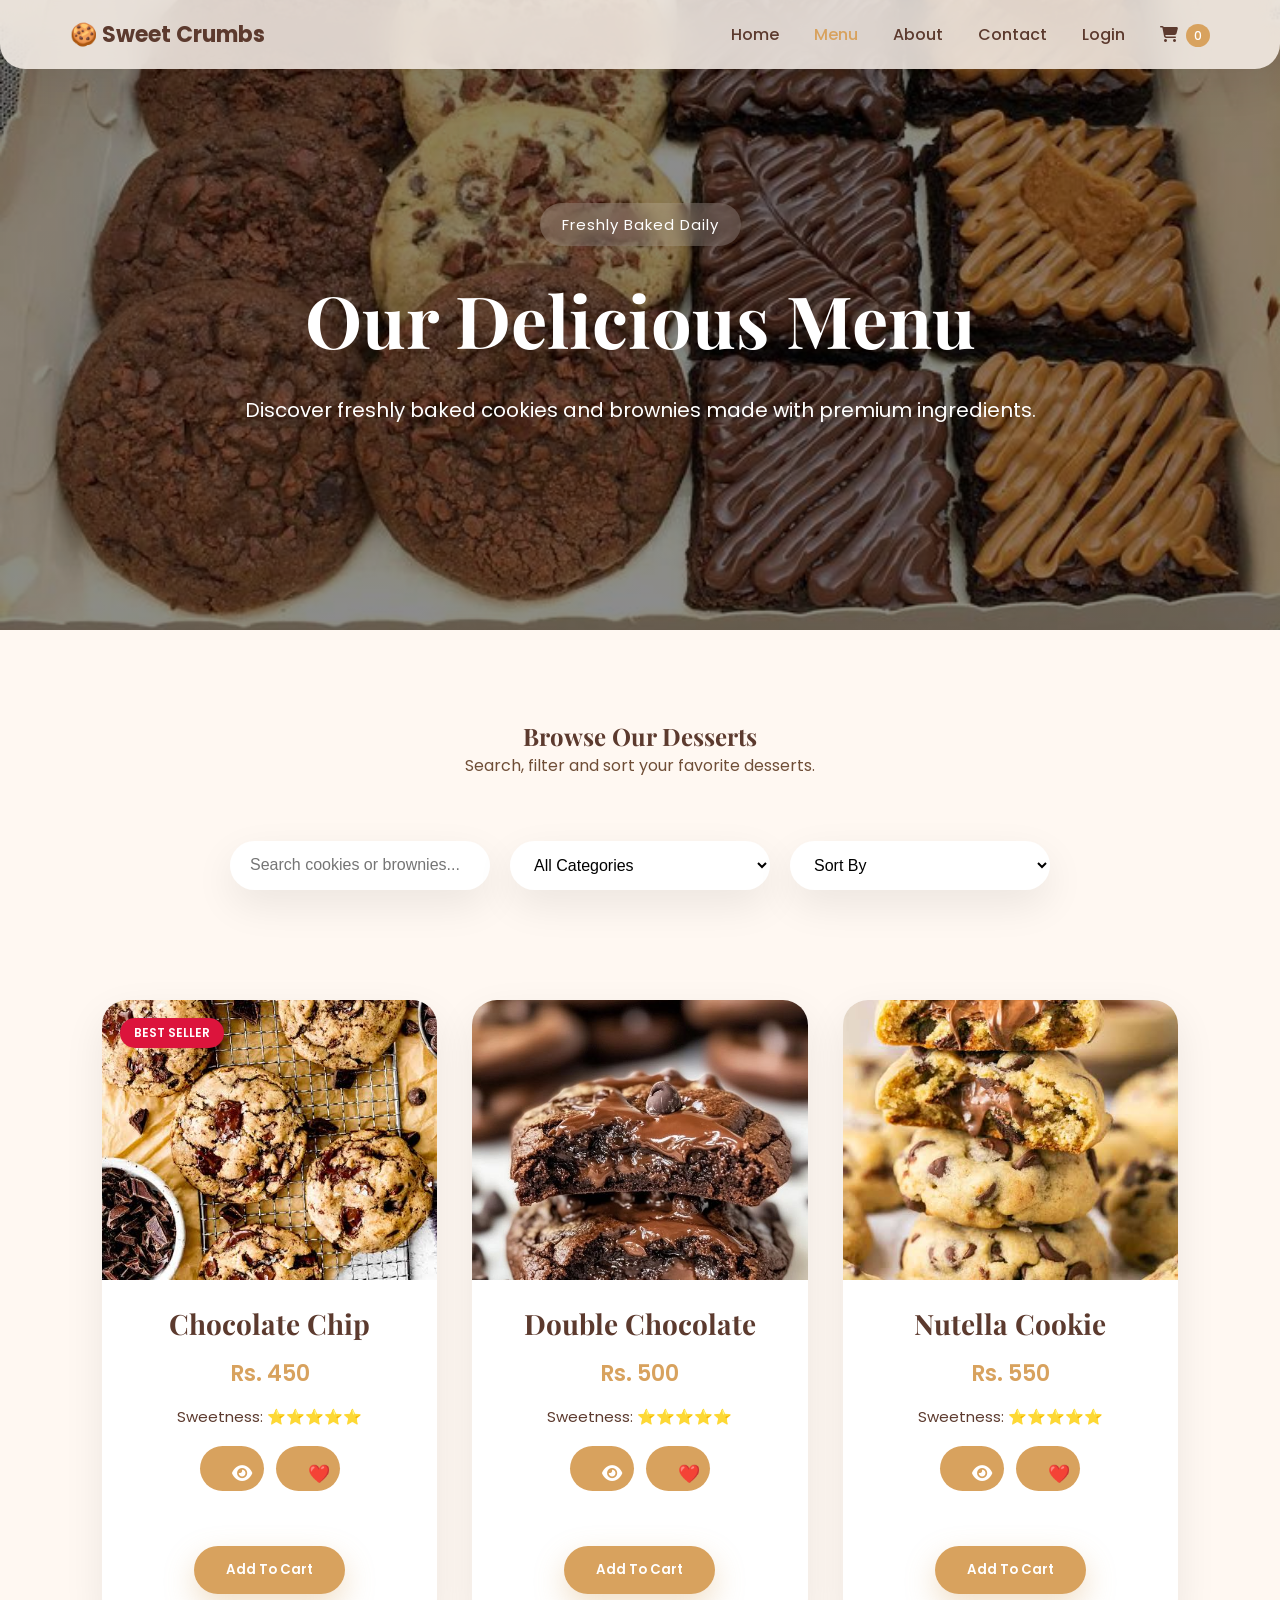
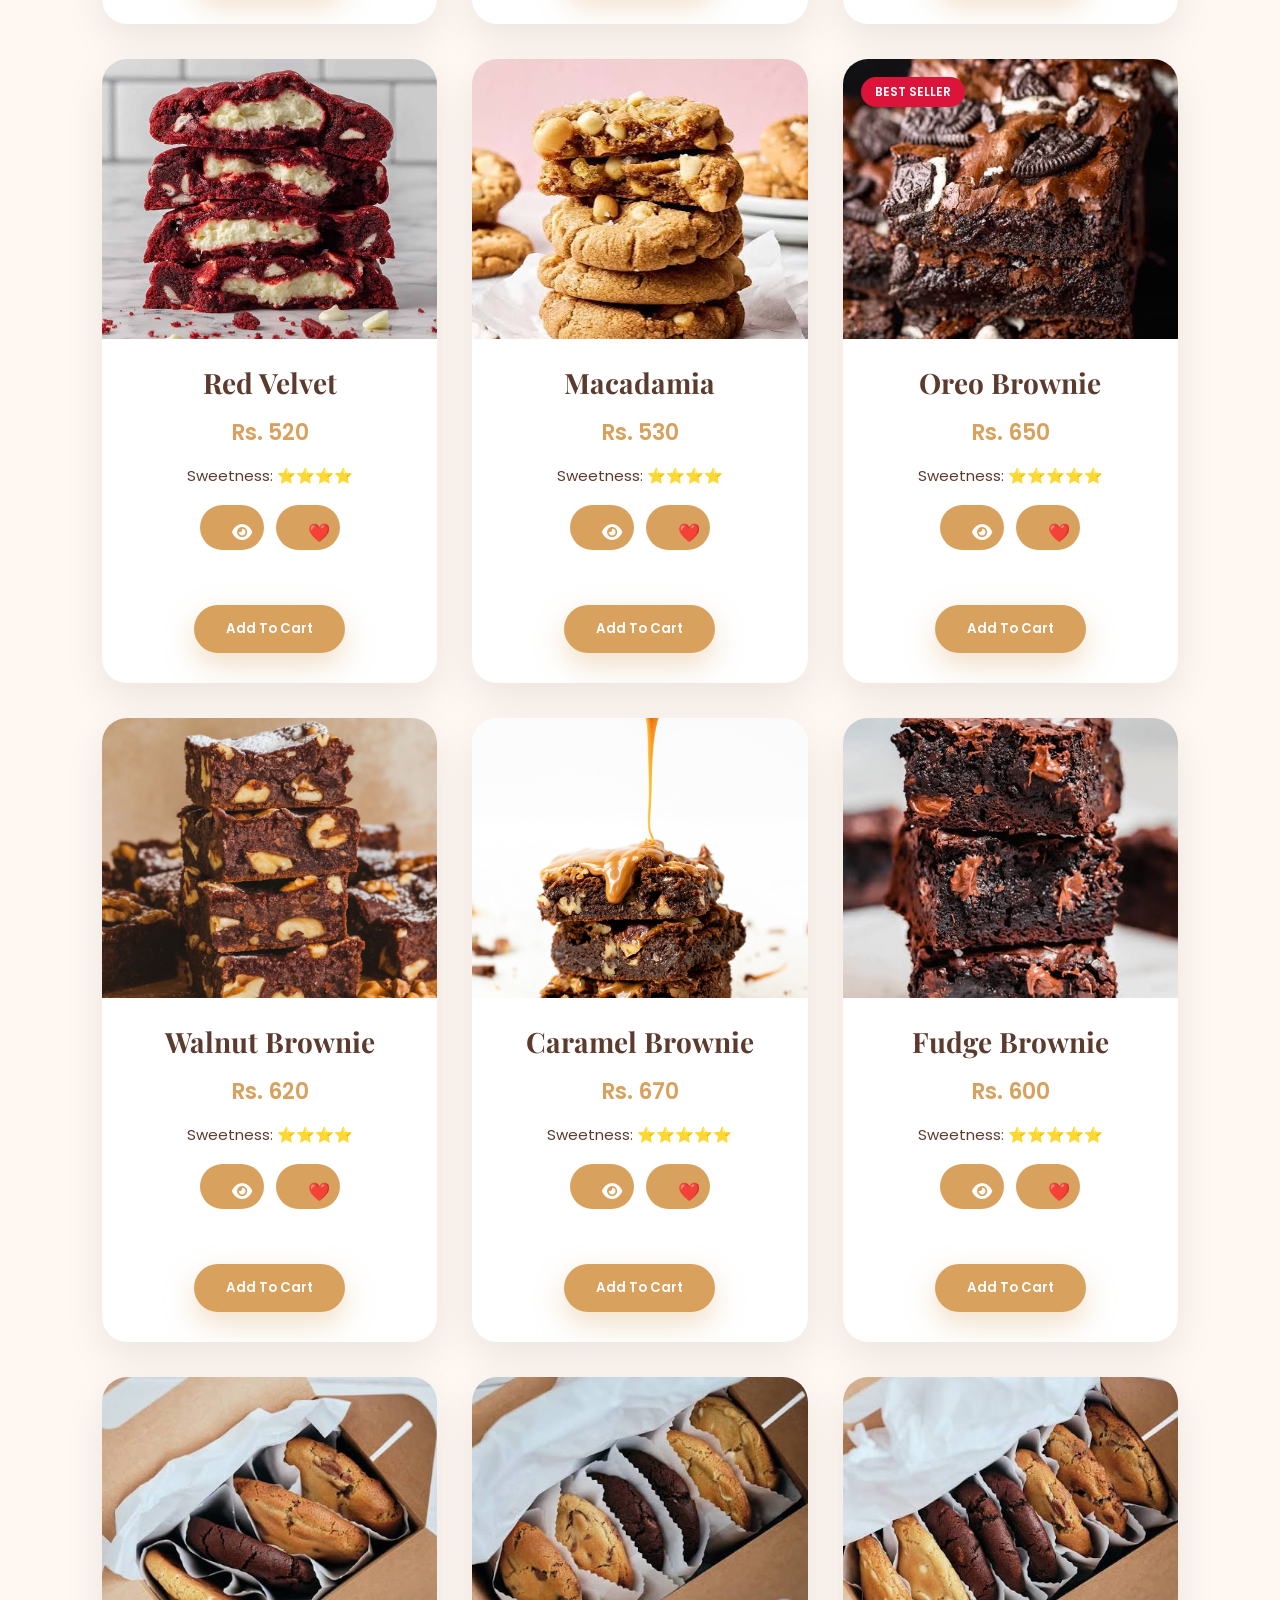
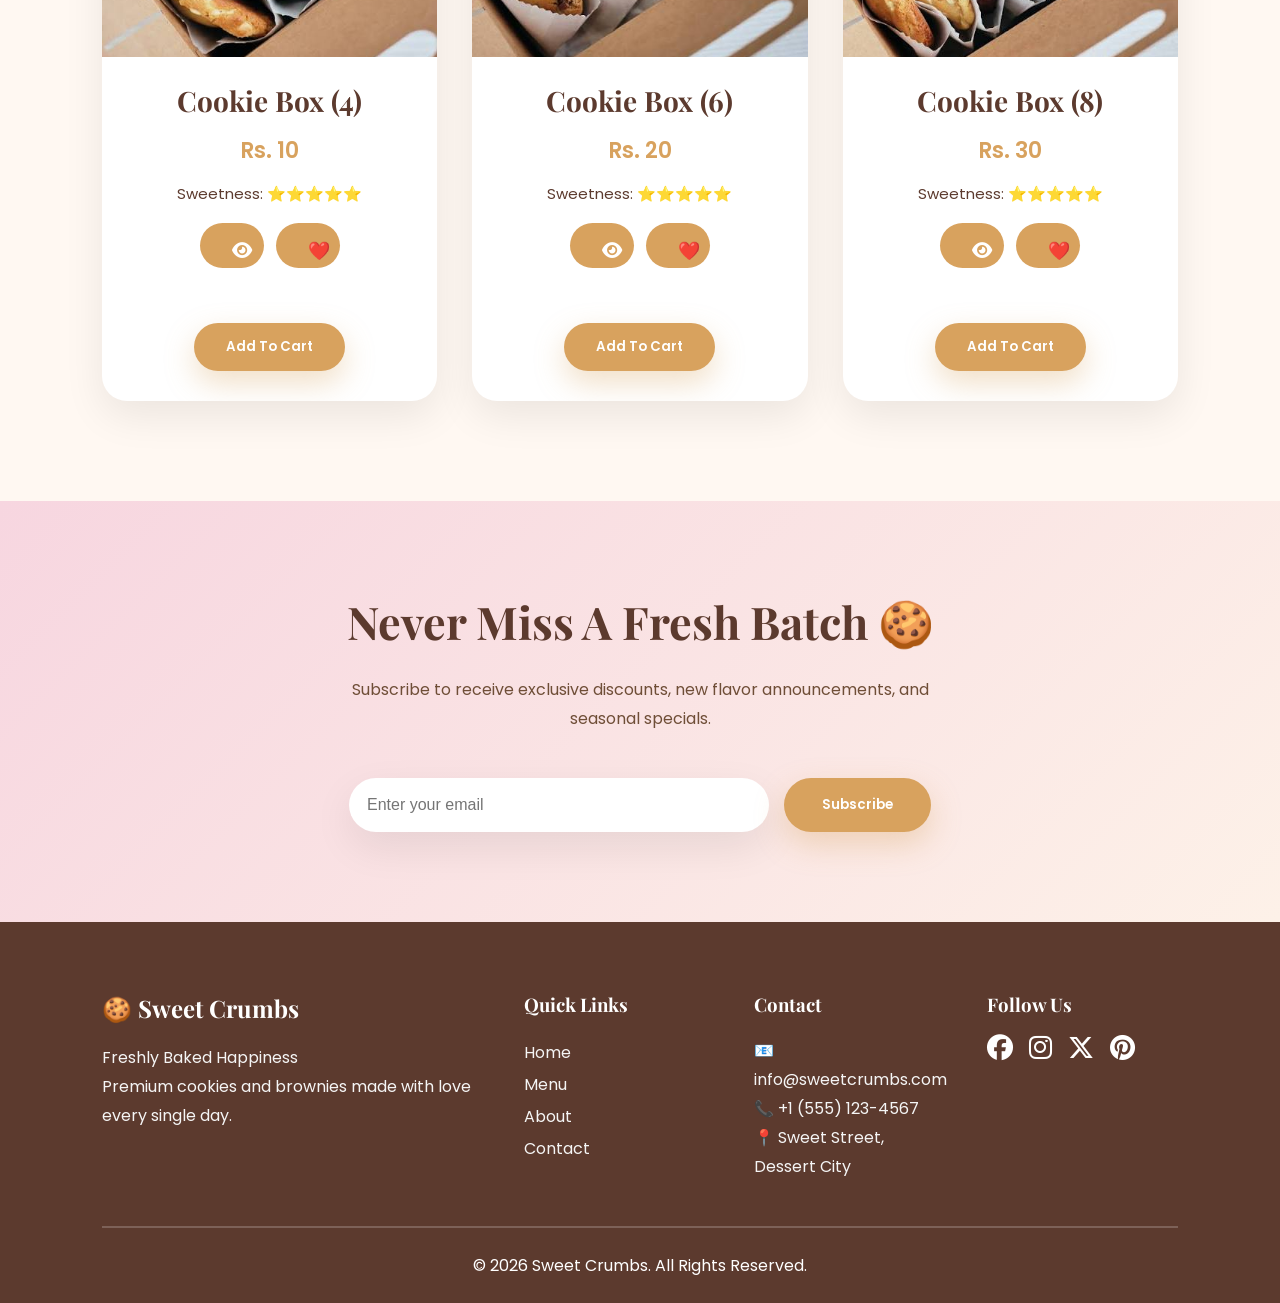
==== menu.html @ dc192577 "sweet" ====
<!DOCTYPE html>
<html lang="en">

<head>

    <meta charset="UTF-8">

    <meta name="viewport"
          content="width=device-width, initial-scale=1.0">

    <title>Menu | Sweet Crumbs</title>

    <link rel="preconnect"
          href="https://fonts.googleapis.com">

    <link rel="preconnect"
          href="https://fonts.gstatic.com"
          crossorigin>

    <link href="https://fonts.googleapis.com/css2?family=Poppins:wght@300;400;500;600;700&family=Playfair+Display:wght@600;700&display=swap"
          rel="stylesheet">

    <link rel="stylesheet"
          href="https://cdnjs.cloudflare.com/ajax/libs/font-awesome/6.6.0/css/all.min.css">

    <link rel="stylesheet"
          href="css/style.css">

</head>

<body>

<header>

<nav class="navbar">

<div class="logo">

🍪 Sweet Crumbs

</div>

<ul class="nav-links">

<li><a href="index.html">Home</a></li>

<li><a href="menu.html" class="active">Menu</a></li>

<li><a href="about.html">About</a></li>

<li><a href="contact.html">Contact</a></li>

<li><a href="login.html">Login</a></li>

<li>

<a href="cart.html">

<i class="fa-solid fa-cart-shopping"></i>

<span id="cartCount">0</span>

</a>

</li>

</ul>

</nav>

</header>



<!-- ========================= -->

<section class="hero menu-hero">

<div class="hero-content">

<span class="welcome-tag">

Freshly Baked Daily

</span>

<h1>

Our Delicious Menu

</h1>

<p>

Discover freshly baked cookies and brownies made with
premium ingredients.

</p>

</div>

</section>

<!-- ========================= -->

<section class="menu-controls">

<h2>

Browse Our Desserts

</h2>

<p class="section-text">

Search, filter and sort your favorite desserts.

</p>

<div class="controls">

<input

type="text"

id="searchInput"

placeholder="Search cookies or brownies..."

onkeyup="filterProducts()"

>



<select id="categoryFilter"

onchange="filterProducts()">

<option value="all">

All Categories

</option>

<option value="Cookie">

Cookies

</option>

<option value="Brownie">

Brownies

</option>

</select>



<select

id="sortPrice"

onchange="sortProducts()">

<option value="default">

Sort By

</option>

<option value="low">

Price: Low to High

</option>

<option value="high">

Price: High to Low

</option>

</select>

</div>

</section>



<!-- ========================= -->

<section class="menu-products" id="products">

    <div class="product-grid" id="menuProducts">

        <!-- Products load here -->

    </div>

</section>

<!-- =========================
        QUICK VIEW MODAL
========================= -->

<div class="modal" id="productModal">

    <div class="modal-content">

        <span class="close-modal" onclick="closeModal()">
            &times;
        </span>

        <img id="modalImage"
             src=""
             alt="Product Image">

        <h2 id="modalTitle">

            Product Name

        </h2>

        <h3 id="modalPrice">

            $0.00

        </h3>

        <p id="modalDescription">

            Product description will appear here.

        </p>

        <div class="modal-buttons">

            <button
                class="btn"
                id="modalCartButton">

                Add To Cart

            </button>

            <button
                class="btn btn-light"
                onclick="closeModal()">

                Close

            </button>

        </div>

    </div>

</div>



<!-- =========================
        WISHLIST MESSAGE
========================= -->

<div id="wishlistPopup" class="wishlist-popup">

    ❤️ Added to Wishlist!

</div>



<!-- =========================
        NEWSLETTER
========================= -->

<section class="newsletter">

    <h2>

        Never Miss A Fresh Batch 🍪

    </h2>

    <p>

        Subscribe to receive exclusive discounts,
        new flavor announcements,
        and seasonal specials.

    </p>

    <form class="newsletter-form">

        <input
            type="email"
            placeholder="Enter your email"
            required>

        <button class="btn">

            Subscribe

        </button>

    </form>

</section>



<!-- =========================
        FOOTER
========================= -->

<footer>

    <div class="footer-content">

        <div class="footer-column">

            <h2>

                🍪 Sweet Crumbs

            </h2>

            <p>

                Freshly Baked Happiness

            </p>

            <p>

                Premium cookies and brownies made
                with love every single day.

            </p>

        </div>



        <div class="footer-column">

            <h3>

                Quick Links

            </h3>

            <a href="index.html">

                Home

            </a><br>

            <a href="menu.html">

                Menu

            </a><br>

            <a href="about.html">

                About

            </a><br>

            <a href="contact.html">

                Contact

            </a>

        </div>



        <div class="footer-column">

            <h3>

                Contact

            </h3>

            <p>

                📧 info@sweetcrumbs.com

            </p>

            <p>

                📞 +1 (555) 123-4567

            </p>

            <p>

                📍 Sweet Street, Dessert City

            </p>

        </div>



        <div class="footer-column">

            <h3>

                Follow Us

            </h3>

            <i class="fab fa-facebook fa-lg"></i>

            <i class="fab fa-instagram fa-lg"></i>

            <i class="fab fa-x-twitter fa-lg"></i>

            <i class="fab fa-pinterest fa-lg"></i>

        </div>

    </div>

    <hr>

    <p class="copyright">

        © 2026 Sweet Crumbs.
        All Rights Reserved.

    </p>

</footer>



<!-- =========================
        JAVASCRIPT
========================= -->

<script src="js/products.js"></script>

<script src="js/cart.js"></script>

<script src="js/main.js"></script>

<script src="js/menu.js"></script>

</body>

</html>
---- css/style.css ----
/*==================================================

        SWEET CRUMBS
        Premium Bakery Website
        Developed By: Your Name

===================================================*/

/* Google Fonts */

@import url('https://fonts.googleapis.com/css2?family=Poppins:wght@300;400;500;600;700&family=Playfair+Display:wght@600;700;800&display=swap');

/*====================================
            ROOT COLORS
=====================================*/

:root{

    --primary:#FFF8F2;
    --secondary:#FDF1E8;
    --pink:#F7D6E0;
    --beige:#E8D3C1;

    --gold:#D8A25E;
    --goldHover:#C98742;

    --brown:#5C3A2E;
    --text:#6F4E37;

    --white:#ffffff;

    --shadow:0 15px 40px rgba(0,0,0,.08);

    --radius:20px;

}

/*====================================
            RESET
=====================================*/

*{

    margin:0;

    padding:0;

    box-sizing:border-box;

}

html{

    scroll-behavior:smooth;

}

body{

    font-family:'Poppins',sans-serif;

    background:var(--primary);

    color:var(--text);

    overflow-x:hidden;

}

img{

    width:100%;

    display:block;

}

a{

    text-decoration:none;

}

ul{

    list-style:none;

}

button{

    cursor:pointer;

    font-family:'Poppins',sans-serif;

}

/*====================================
            HEADINGS
=====================================*/

h1,h2,h3,h4,h5{

    font-family:'Playfair Display',serif;

    color:var(--brown);

}

section{

    padding:90px 8%;

}

/*====================================
            NAVBAR
=====================================*/

header{

    position:fixed;

    width:100%;

    top:0;

    left:0;

    z-index:999;

    padding-top:0;

}

.navbar{

    max-width:1350px;

    margin:auto;

    padding:18px 70px;

    display:flex;

    justify-content:space-between;

    align-items:center;

    background:rgba(255,248,242,.82);

    backdrop-filter:blur(18px);

    border-radius:0 0 25px 25px;

    box-shadow:var(--shadow);

}

.logo{

    font-size:22px;

    font-weight:700;

    color:var(--brown);

    display:flex;

    align-items:center;

    gap:10px;

}

.nav-links{

    display:flex;

    gap:35px;

    align-items:center;

}

.nav-links a{

    color:var(--brown);

    font-weight:500;

    transition:.35s;

}

.nav-links a:hover{

    color:var(--gold);

}

.active{

    color:var(--gold)!important;

}

#cartCount{

    background:var(--gold);

    color:white;

    padding:3px 8px;

    border-radius:50%;

    font-size:12px;

    margin-left:4px;

}

/*====================================
            HERO
=====================================*/

.hero{

    height:100vh;

    padding-top:120px;

    background:
    linear-gradient(rgba(0,0,0,.40),rgba(0,0,0,.35)),
    url("../images/hero.jpg");

    background-size:cover;
    background-position:center;

    display:flex;

    justify-content:center;

    align-items:center;

    text-align:center;

    position:relative;

}

.hero-content{

    max-width:820px;

    color:white;

    margin-top:30px;

}

.welcome-tag{

    display:inline-block;

    background:rgba(255,255,255,.18);

    backdrop-filter:blur(10px);

    padding:10px 22px;

    border-radius:50px;

    margin-bottom:25px;

    color:white;

    font-size:15px;

    letter-spacing:1px;

}

.hero h1{

    font-size:72px;

    color:white;

    margin-bottom:25px;

}

.hero p{

    color:white;

    font-size:20px;

    line-height:1.8;

    margin-bottom:40px;

}

.hero-buttons{

    display:flex;

    justify-content:center;

    gap:20px;

}

/*====================================
            BUTTONS
=====================================*/

.btn{

    display:inline-block;

    background:var(--gold);

    color:white;

    padding:15px 38px;

    border:none;

    border-radius:50px;

    font-weight:600;

    transition:.35s;

    box-shadow:0 12px 30px rgba(216,162,94,.35);

}

.btn:hover{

    background:var(--goldHover);

    transform:translateY(-5px);

}

.btn-light{

    background:white;

    color:var(--brown);

}

.btn-light:hover{

    background:var(--pink);

}

/*====================================
            SECTION TITLE
=====================================*/

.popular h2,
.testimonials h2,
.newsletter h2,
.why-us h2,
.cookie-builder h2,
.fact h2{

    text-align:center;

    font-size:45px;

    margin-bottom:20px;

}

.section-text{

    text-align:center;

    max-width:700px;

    margin:auto;

    margin-bottom:60px;

    line-height:1.8;

}

/*====================================
        FEATURE CARDS
=====================================*/

.features{

    display:grid;

    grid-template-columns:repeat(3,1fr);

    gap:35px;

}

.feature-card{

    background:white;

    border-radius:25px;

    padding:45px 30px;

    text-align:center;

    transition:.4s;

    box-shadow:var(--shadow);

}

.feature-card:hover{

    transform:translateY(-10px);

}

.feature-card i{

    font-size:45px;

    color:var(--gold);

    margin-bottom:20px;

}

.feature-card h3{

    margin-bottom:15px;

}

.feature-card p{

    line-height:1.8;

}
/*====================================
        COOKIE OF THE DAY
=====================================*/

.special{

    display:grid;

    grid-template-columns:1fr 1fr;

    align-items:center;

    gap:60px;

}

.special-image img{

    border-radius:30px;

    box-shadow:var(--shadow);

    transition:.5s;

}

.special-image img:hover{

    transform:scale(1.04);

}

.special-content h4{

    color:var(--gold);

    font-size:22px;

    margin-bottom:15px;

}

.special-content h2{

    font-size:55px;

    margin-bottom:20px;

}

.special-content p{

    line-height:1.9;

    margin-bottom:35px;

}



/*====================================
        PRODUCT GRID
=====================================*/

.product-grid{

    display:grid;

    grid-template-columns:repeat(auto-fit,minmax(280px,1fr));

    gap:35px;

}

.product-card{

    background:white;

    border-radius:25px;

    overflow:hidden;

    box-shadow:var(--shadow);

    transition:.4s;

    text-align:center;

}

.product-card:hover{

    transform:translateY(-10px);

}

.product-card img{

    height:280px;

    object-fit:cover;

    transition:.5s;

}

.product-card:hover img{

    transform:scale(1.08);

}

.product-card h3{

    margin-top:25px;

    font-size:28px;

}

.product-card p{

    color:var(--gold);

    font-size:22px;

    font-weight:600;

    margin:15px 0;

}

.rating{

    color:var(--brown);

    margin-bottom:18px;

    font-size:15px;

}

.product-card button{

    margin-bottom:30px;

    background:var(--gold);

    color:white;

    border:none;

    padding:14px 32px;

    border-radius:50px;

    transition:.35s;

}

.product-card button:hover{

    background:var(--goldHover);

}



/*====================================
        COOKIE BOX BUILDER
=====================================*/

.cookie-builder{

    background:var(--secondary);

}

.builder-content{

    max-width:1200px;

    margin:auto;

    text-align:center;

}

.builder-content p{

    max-width:700px;

    margin:25px auto 60px;

    line-height:1.8;

}

.box-options{

    display:grid;

    grid-template-columns:repeat(3,1fr);

    gap:30px;

}

.box-card{

    background:white;

    border-radius:25px;

    padding:40px;

    box-shadow:var(--shadow);

    transition:.35s;

}

.box-card:hover{

    transform:translateY(-8px);

}

.box-card h3{

    font-size:30px;

    margin-bottom:15px;

}

.box-card p{

    color:var(--gold);

    font-size:26px;

    font-weight:600;

    margin-bottom:30px;

}



/*====================================
        WHY CHOOSE US
=====================================*/

.why-grid{

    display:grid;

    grid-template-columns:repeat(3,1fr);

    gap:35px;

}

.why-card{

    background:white;

    padding:40px;

    border-radius:25px;

    text-align:center;

    box-shadow:var(--shadow);

    transition:.35s;

}

.why-card:hover{

    transform:translateY(-10px);

}

.why-card i{

    font-size:42px;

    color:var(--gold);

    margin-bottom:20px;

}

.why-card h3{

    margin-bottom:15px;

}

.why-card p{

    line-height:1.8;

}



/*====================================
        TESTIMONIALS
=====================================*/

.testimonials{

    background:var(--secondary);

}

.testimonial-container{

    display:grid;

    grid-template-columns:repeat(3,1fr);

    gap:35px;

}

.testimonial-card{

    background:white;

    padding:35px;

    border-radius:25px;

    box-shadow:var(--shadow);

    transition:.35s;

}

.testimonial-card:hover{

    transform:translateY(-8px);

}

.testimonial-card p{

    line-height:1.8;

    margin-bottom:25px;

    font-style:italic;

}

.testimonial-card h4{

    color:#f4b400;

    margin-bottom:8px;

}



/*====================================
        BAKING FACT
=====================================*/

.fact{

    background:white;

    max-width:900px;

    margin:100px auto;

    border-radius:30px;

    padding:60px;

    text-align:center;

    box-shadow:var(--shadow);

}

.fact p{

    font-size:20px;

    line-height:1.8;

}



/*====================================
        NEWSLETTER
=====================================*/

.newsletter{

    background:linear-gradient(135deg,var(--pink),var(--secondary));

    text-align:center;

}

.newsletter p{

    max-width:650px;

    margin:25px auto 45px;

    line-height:1.8;

}

.newsletter-form{

    display:flex;

    justify-content:center;

    gap:15px;

    flex-wrap:wrap;

}

.newsletter-form input{

    width:420px;

    max-width:90%;

    padding:18px;

    border:none;

    border-radius:50px;

    outline:none;

    font-size:16px;

    box-shadow:var(--shadow);

}



/*====================================
            FOOTER
=====================================*/

footer{

    background:var(--brown);

    color:white;

    padding:70px 8% 25px;

}

.footer-content{

    display:grid;

    grid-template-columns:2fr 1fr 1fr 1fr;

    gap:40px;

}

.footer-column h2,
.footer-column h3{

    color:white;

    margin-bottom:20px;

}

.footer-column p{

    color:#f5f5f5;

    line-height:1.8;

}

.footer-column a{

    color:#f5f5f5;

    line-height:2;

    transition:.3s;

}

.footer-column a:hover{

    color:var(--gold);

}

.footer-column i{

    font-size:26px;

    margin-right:12px;

    cursor:pointer;

    transition:.3s;

}

.footer-column i:hover{

    color:var(--gold);

}

footer hr{

    margin:45px 0 25px;

    border:.5px solid rgba(255,255,255,.2);

}

.copyright{

    text-align:center;

}/*====================================
        HOVER GLOW EFFECTS
=====================================*/

.product-card:hover,
.feature-card:hover,
.box-card:hover,
.why-card:hover,
.testimonial-card:hover{

    box-shadow:0 20px 45px rgba(216,162,94,.25);

}



/*====================================
        IMAGE ANIMATIONS
=====================================*/

.special-image img{

    animation:floatImage 5s ease-in-out infinite;

}

@keyframes floatImage{

    0%{

        transform:translateY(0);

    }

    50%{

        transform:translateY(-10px);

    }

    100%{

        transform:translateY(0);

    }

}



/*====================================
        FADE ANIMATION
=====================================*/

.fade-up{

    animation:fadeUp 1s ease;

}

@keyframes fadeUp{

    from{

        opacity:0;

        transform:translateY(50px);

    }

    to{

        opacity:1;

        transform:translateY(0);

    }

}



/*====================================
        BUTTON EFFECTS
=====================================*/

.btn{

    position:relative;

    overflow:hidden;

}

.btn::after{

    content:"";

    position:absolute;

    width:0;

    height:0;

    background:rgba(255,255,255,.3);

    border-radius:50%;

    top:50%;

    left:50%;

    transform:translate(-50%,-50%);

    transition:.5s;

}

.btn:hover::after{

    width:320px;

    height:320px;

}



/*====================================
        CUSTOM SCROLLBAR
=====================================*/

::-webkit-scrollbar{

    width:12px;

}

::-webkit-scrollbar-track{

    background:var(--primary);

}

::-webkit-scrollbar-thumb{

    background:var(--gold);

    border-radius:20px;

}

::-webkit-scrollbar-thumb:hover{

    background:var(--goldHover);

}



/*====================================
        TEXT SELECTION
=====================================*/

::selection{

    background:var(--gold);

    color:white;

}



/*====================================
        DARK MODE
=====================================*/

.dark{

    background:#2b1d17;

    color:#f5f5f5;

}

.dark section{

    background:#2b1d17;

}

.dark .feature-card,
.dark .product-card,
.dark .box-card,
.dark .testimonial-card,
.dark .why-card,
.dark .fact{

    background:#3d2b23;

    color:white;

}

.dark h1,
.dark h2,
.dark h3,
.dark h4{

    color:white;

}

.dark .navbar{

    background:rgba(45,32,24,.95);

}

.dark a{

    color:white;

}



/*====================================
        UTILITIES
=====================================*/

.text-center{

    text-align:center;

}

.mt-1{

    margin-top:10px;

}

.mt-2{

    margin-top:20px;

}

.mt-3{

    margin-top:30px;

}

.mt-4{

    margin-top:40px;

}

.mb-1{

    margin-bottom:10px;

}

.mb-2{

    margin-bottom:20px;

}

.mb-3{

    margin-bottom:30px;

}

.mb-4{

    margin-bottom:40px;

}



/*====================================
        RESPONSIVE DESIGN
=====================================*/

@media(max-width:1100px){

.hero h1{

    font-size:56px;

}

.special{

    grid-template-columns:1fr;

}

.footer-content{

    grid-template-columns:repeat(2,1fr);

}

}



@media(max-width:900px){

.navbar{

    flex-direction:column;

    gap:20px;

    padding:20px;

}

.nav-links{

    flex-wrap:wrap;

    justify-content:center;

    gap:18px;

}

.features{

    grid-template-columns:1fr;

}

.box-options{

    grid-template-columns:1fr;

}

.why-grid{

    grid-template-columns:1fr;

}

.testimonial-container{

    grid-template-columns:1fr;

}

.hero h1{

    font-size:44px;

}

.hero p{

    font-size:18px;

}

.hero-buttons{

    flex-direction:column;

    align-items:center;

}

.footer-content{

    grid-template-columns:1fr;

    text-align:center;

}

}



@media(max-width:600px){

.hero{

    padding:0 20px;

}

.hero h1{

    font-size:34px;

}

.hero p{

    font-size:16px;

}

.btn{

    width:100%;

    max-width:280px;

}

.product-card img{

    height:220px;

}

.newsletter-form{

    flex-direction:column;

    align-items:center;

}

.newsletter-form input{

    width:100%;

}

.special-content h2{

    font-size:38px;

}

.section-text{

    padding:0 15px;

}

}



/*====================================
        PAGE LOADER
=====================================*/

.loader{

    position:fixed;

    top:0;

    left:0;

    width:100%;

    height:100%;

    background:var(--primary);

    display:flex;

    justify-content:center;

    align-items:center;

    z-index:99999;

    transition:.5s;

}

.loader.hidden{

    opacity:0;

    visibility:hidden;

}

.loader h1{

    font-size:55px;

    animation:pulse 1.5s infinite;

}

@keyframes pulse{

    0%{

        transform:scale(1);

    }

    50%{

        transform:scale(1.1);

    }

    100%{

        transform:scale(1);

    }

}
/*====================================
            MENU HERO
=====================================*/

.menu-hero{

    height:55vh;

    background:
    linear-gradient(rgba(0,0,0,.45),rgba(0,0,0,.45)),
    url("../images/menu-banner.jpg");

    background-size:cover;

    background-position:center;

}



/*====================================
        MENU CONTROLS
=====================================*/

.menu-controls{

    text-align:center;

}

.controls{

    display:flex;

    justify-content:center;

    gap:20px;

    flex-wrap:wrap;

    margin-top:40px;

}

.controls input,
.controls select{

    padding:15px 20px;

    width:260px;

    border:none;

    outline:none;

    border-radius:50px;

    font-size:16px;

    background:white;

    box-shadow:var(--shadow);

    transition:.3s;

}

.controls input:focus,
.controls select:focus{

    border:2px solid var(--gold);

}



/*====================================
        MENU PRODUCTS
=====================================*/

.menu-products{

    padding-top:20px;

    padding-bottom:100px;

}



/*====================================
        PRODUCT BADGES
=====================================*/

.product-card{

    position:relative;

}

.badge{

    position:absolute;

    top:18px;

    left:18px;

    background:crimson;

    color:white;

    padding:6px 14px;

    border-radius:30px;

    font-size:12px;

    font-weight:600;

    z-index:5;

}

.badge.sale{

    background:#28a745;

}

.badge.new{

    background:#ff9800;

}



/*====================================
        PRODUCT ACTIONS
=====================================*/

.product-actions{

    display:flex;

    justify-content:center;

    gap:12px;

    margin-bottom:25px;

}

.icon-btn{

    width:45px;

    height:45px;

    border:none;

    border-radius:50%;

    background:var(--secondary);

    color:var(--brown);

    cursor:pointer;

    transition:.3s;

    font-size:18px;

}

.icon-btn:hover{

    background:var(--gold);

    color:white;

}



/*====================================
        QUICK VIEW MODAL
=====================================*/

.modal{

    position:fixed;

    top:0;

    left:0;

    width:100%;

    height:100%;

    background:rgba(0,0,0,.65);

    display:none;

    justify-content:center;

    align-items:center;

    z-index:9999;

}

.modal-content{

    background:white;

    width:90%;

    max-width:550px;

    border-radius:25px;

    padding:35px;

    text-align:center;

    position:relative;

    animation:fadeUp .4s;

}

.modal-content img{

    width:220px;

    margin:auto;

    border-radius:20px;

    margin-bottom:25px;

}

.modal-content h2{

    margin-bottom:12px;

}

.modal-content h3{

    color:var(--gold);

    margin-bottom:18px;

}

.modal-content p{

    line-height:1.8;

    margin-bottom:25px;

}

.modal-buttons{

    display:flex;

    justify-content:center;

    gap:15px;

    flex-wrap:wrap;

}

.close-modal{

    position:absolute;

    top:15px;

    right:25px;

    font-size:34px;

    cursor:pointer;

    color:var(--brown);

}



/*====================================
        WISHLIST POPUP
=====================================*/

.wishlist-popup{

    position:fixed;

    bottom:30px;

    right:30px;

    background:var(--brown);

    color:white;

    padding:18px 28px;

    border-radius:50px;

    opacity:0;

    visibility:hidden;

    transition:.4s;

    z-index:9999;

}

.wishlist-popup.show{

    opacity:1;

    visibility:visible;

}



/*====================================
        SEARCH ANIMATION
=====================================*/

.controls input{

    transition:.35s;

}

.controls input:focus{

    transform:scale(1.03);

}



/*====================================
        RESPONSIVE MENU
=====================================*/

@media(max-width:768px){

.controls{

    flex-direction:column;

    align-items:center;

}

.controls input,
.controls select{

    width:90%;

}

.modal-content{

    width:95%;

    padding:25px;

}

.modal-content img{

    width:170px;

}
}

/*=========================
      MENU HERO
=========================*/

.menu-hero{
    height: 70vh;
    padding-top: 100px;


    background:
    linear-gradient(rgba(0,0,0,.45),rgba(0,0,0,.45)),
    url("../images/menu-banner.jpg");

    background-size:cover;

    background-position:center;

    display:flex;

    justify-content:center;

    align-items:center;

    text-align:center;

}
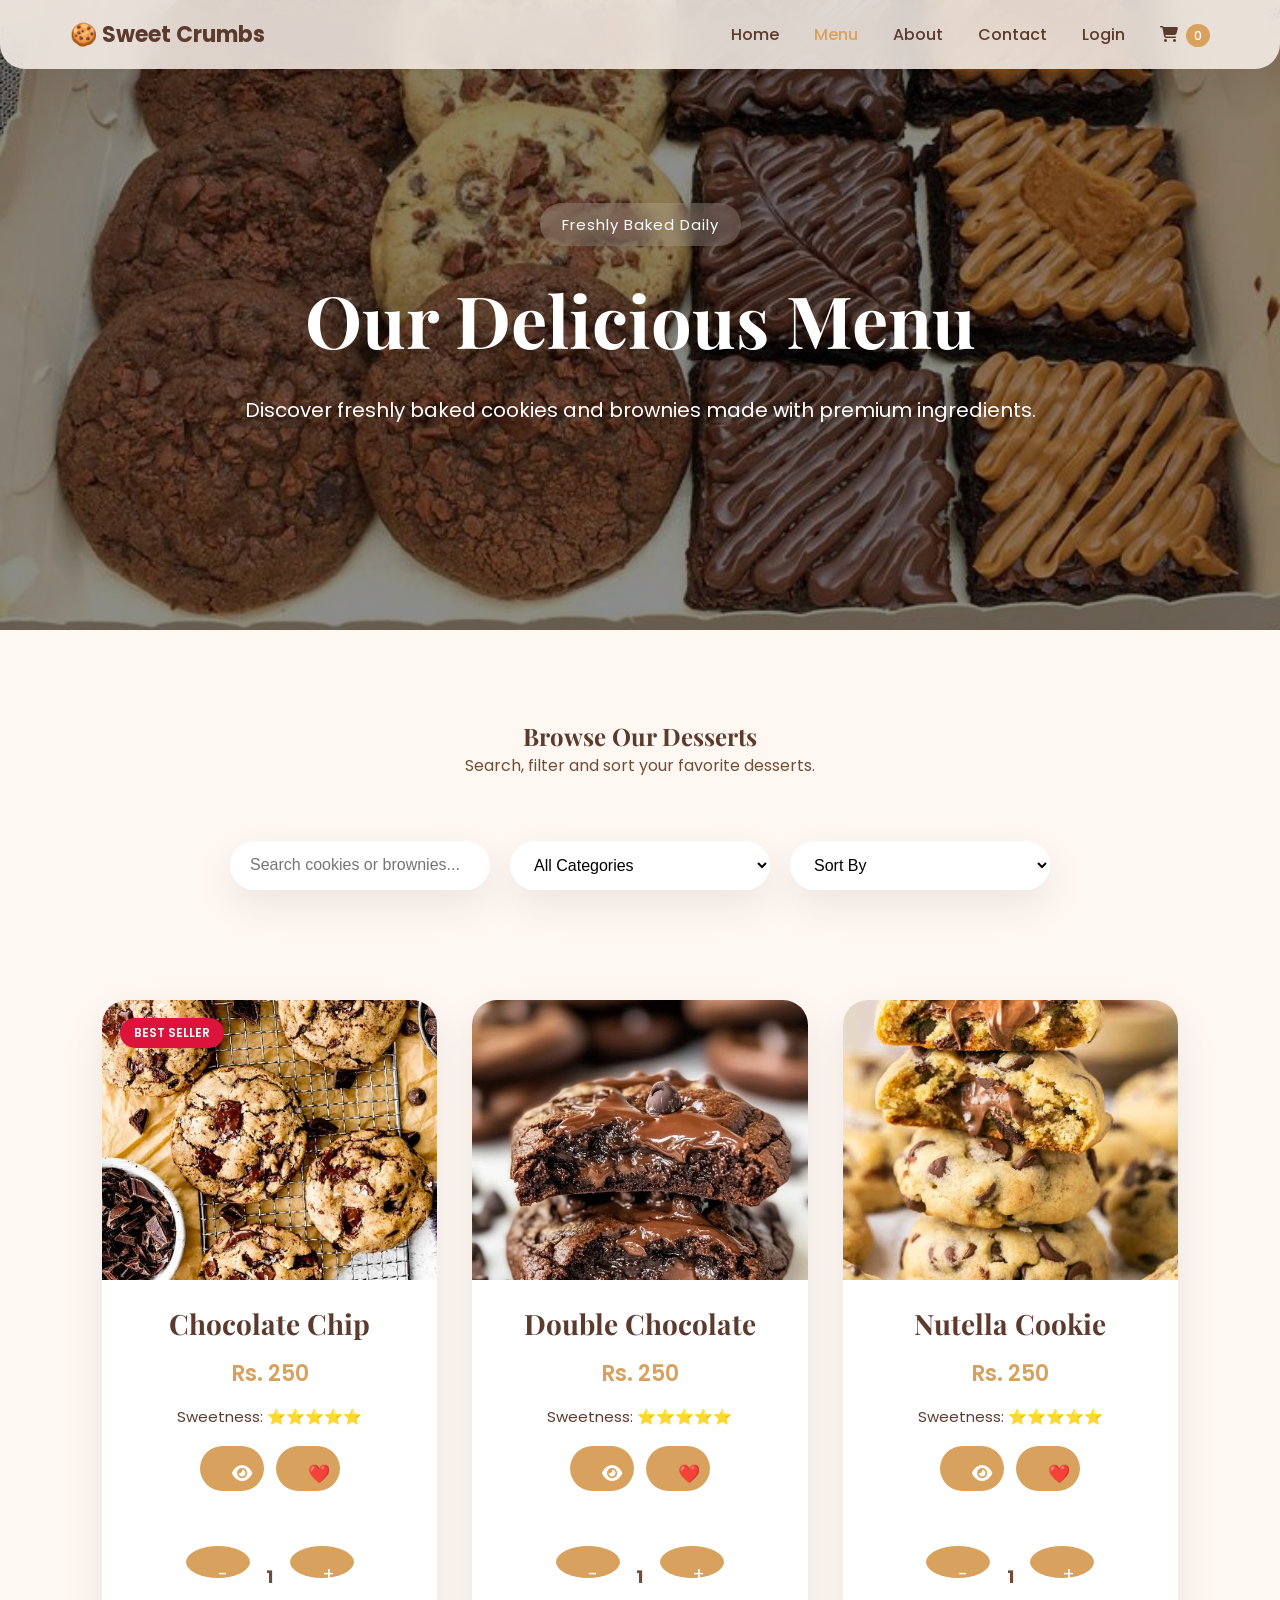
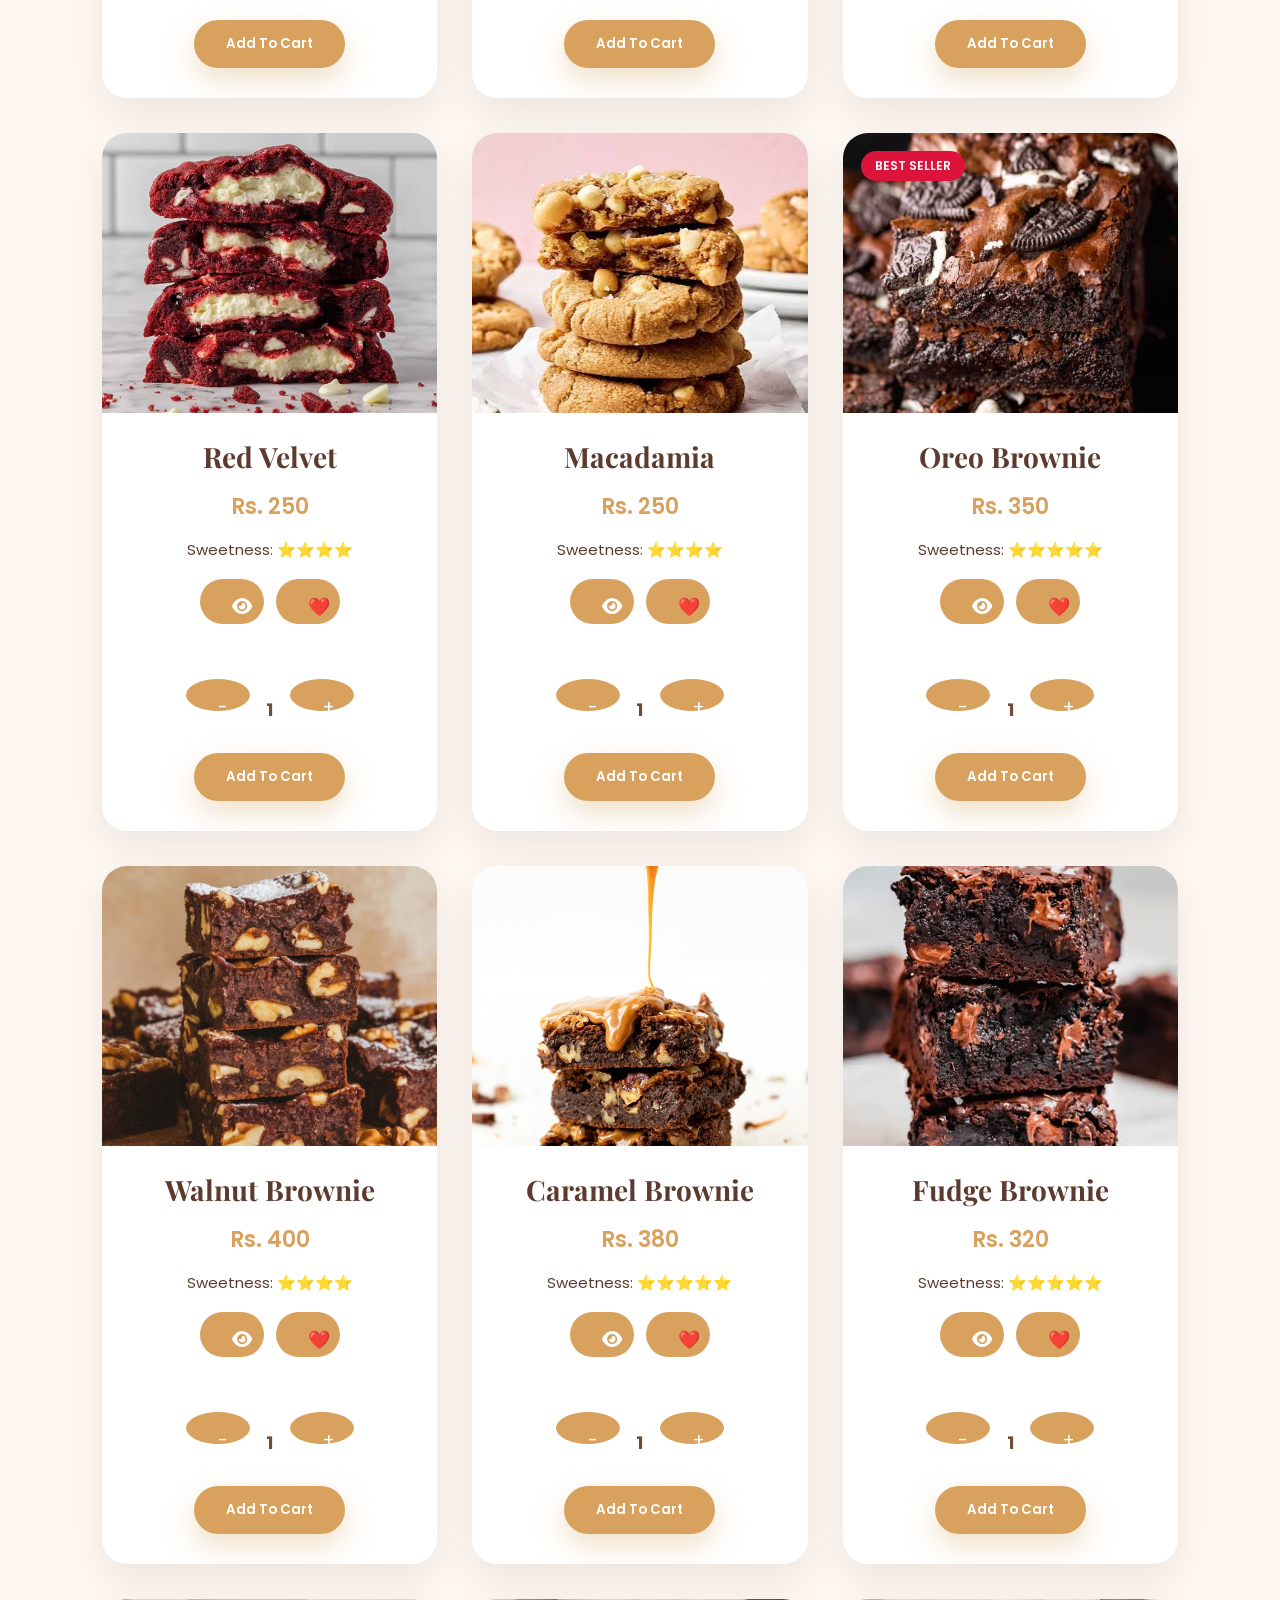
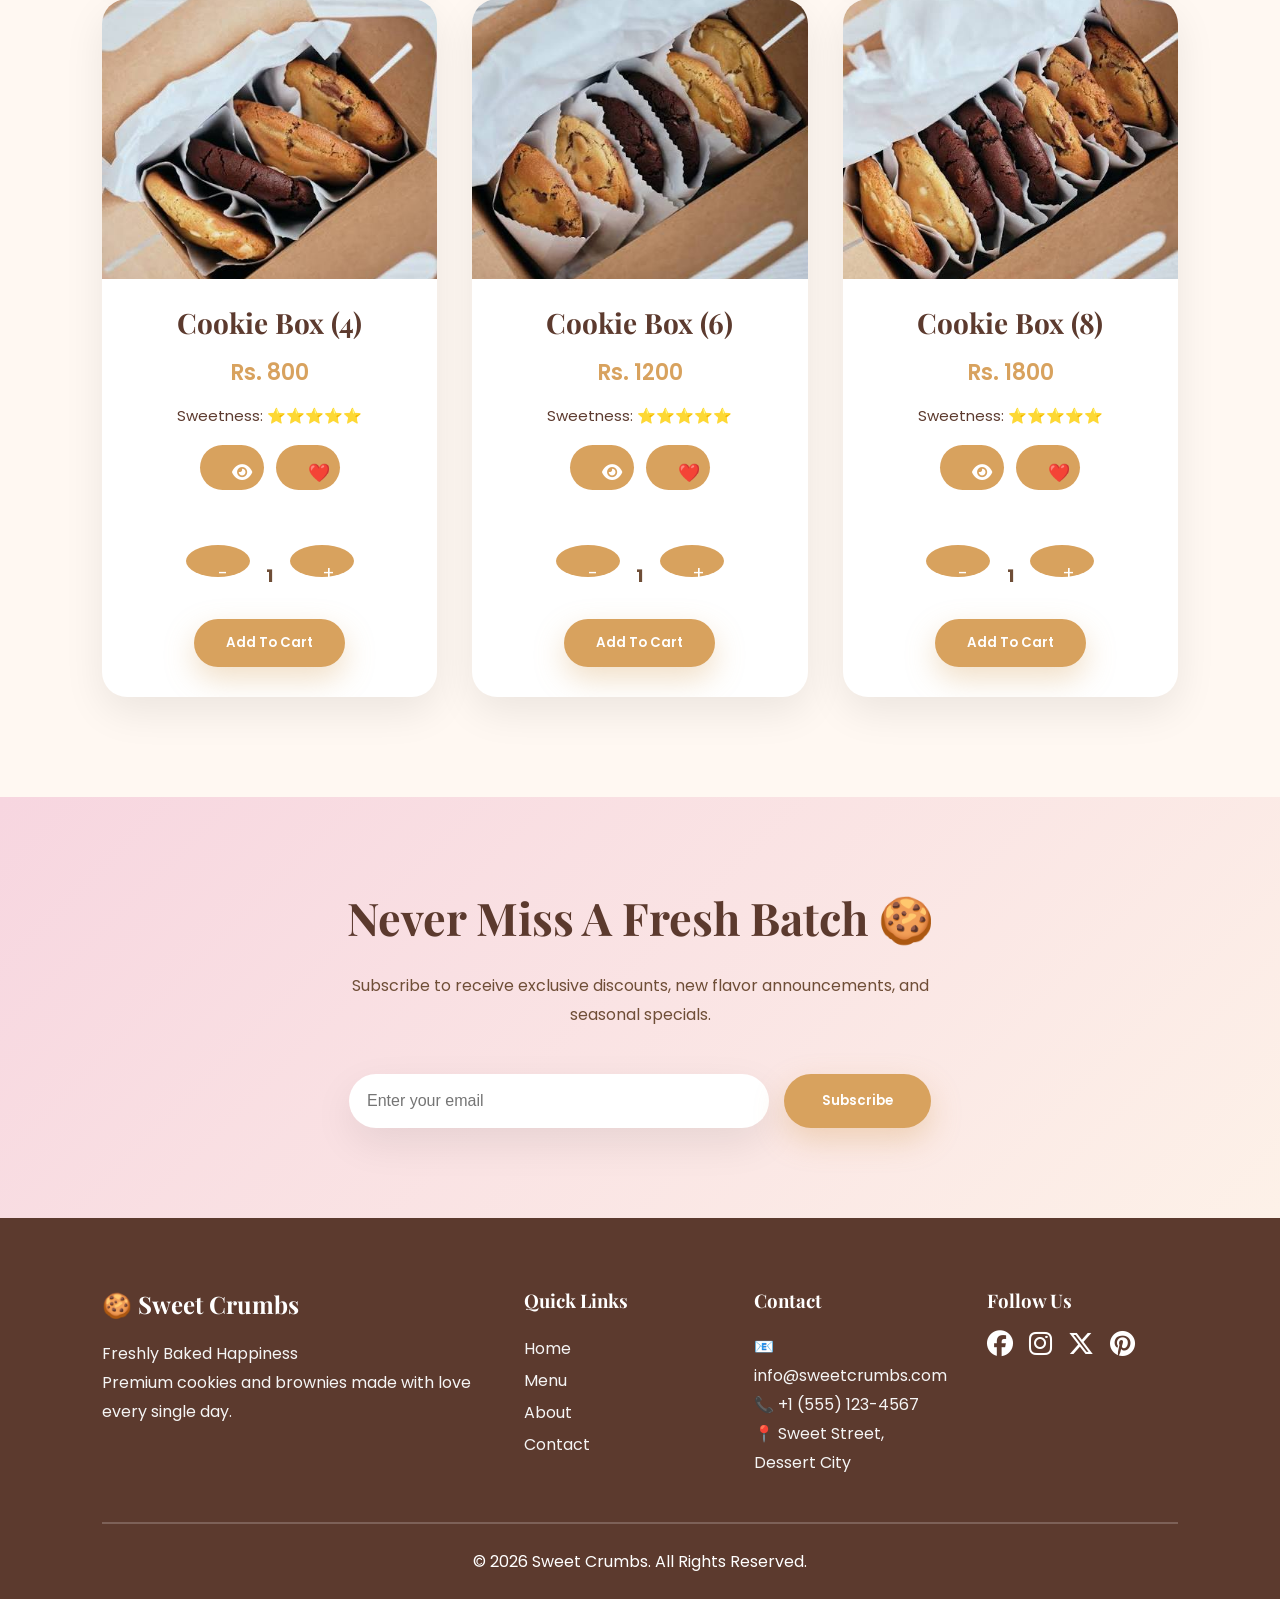
==== commit 013f9bcc: "sweet" ====
--- a/menu.html
+++ b/menu.html
@@ -260,8 +260,61 @@
     </div>
 
 </div>
-
-
+<!-- Cookie Box Modal -->
+
+<div class="modal" id="cookieBoxModal">
+
+    <div class="modal-content">
+
+        <span class="close-modal"
+        onclick="closeCookieBox()">&times;</span>
+
+        <h2 id="boxTitle">Build Your Cookie Box</h2>
+
+        <p>
+            Choose your favorite cookies.
+        </p>
+
+        <div id="cookieOptions"></div>
+
+        <p id="selectedCount">
+
+            0 / 4 Selected
+
+        </p>
+
+        <button class="btn"
+        onclick="saveCookieBox()">
+
+            Add Box To Cart
+
+        </button>
+
+    </div>
+
+</div>
+
+<div class="modal" id="cookieBoxModal">
+
+    <div class="modal-content">
+
+        <span class="close-modal" onclick="closeCookieBox()">&times;</span>
+
+        <h2 id="boxTitle">Build Your Cookie Box</h2>
+
+        <p>Select your favorite cookies.</p>
+
+        <div id="cookieOptions"></div>
+
+        <br>
+
+        <button class="btn" onclick="saveCookieBox()">
+            Add Box To Cart
+        </button>
+
+    </div>
+
+</div>
 
 <!-- =========================
         WISHLIST MESSAGE
--- a/css/style.css
+++ b/css/style.css
@@ -1939,4 +1939,123 @@
 
     text-align:center;
 
+}
+
+#cookieOptions{
+display:grid;
+grid-template-columns:repeat(2,1fr);
+gap:15px;
+margin:25px 0;
+}
+
+#cookieOptions label{
+background:#FDF1E8;
+padding:12px;
+border-radius:12px;
+cursor:pointer;
+}
+
+.cookie-item{
+
+display:flex;
+
+justify-content:space-between;
+
+align-items:center;
+
+background:#fff;
+
+padding:12px 18px;
+
+border-radius:12px;
+
+margin-bottom:12px;
+
+}
+
+.qty{
+
+display:flex;
+
+align-items:center;
+
+gap:12px;
+
+}
+
+.qty button{
+
+width:35px;
+
+height:35px;
+
+border:none;
+
+border-radius:50%;
+
+background:#D8A25E;
+
+color:white;
+
+font-size:20px;
+
+cursor:pointer;
+
+}
+
+.qty span{
+
+font-size:18px;
+
+font-weight:bold;
+
+min-width:20px;
+
+text-align:center;
+
+}
+.qty-control{
+
+display:flex;
+
+justify-content:center;
+
+align-items:center;
+
+gap:10px;
+
+margin:12px 0;
+
+}
+
+.qty-control button{
+
+width:32px;
+
+height:32px;
+
+border:none;
+
+border-radius:50%;
+
+background:#D8A25E;
+
+color:white;
+
+font-size:18px;
+
+cursor:pointer;
+
+}
+
+.qty-control span{
+
+font-weight:bold;
+
+font-size:18px;
+
+min-width:20px;
+
+text-align:center;
+
 }
